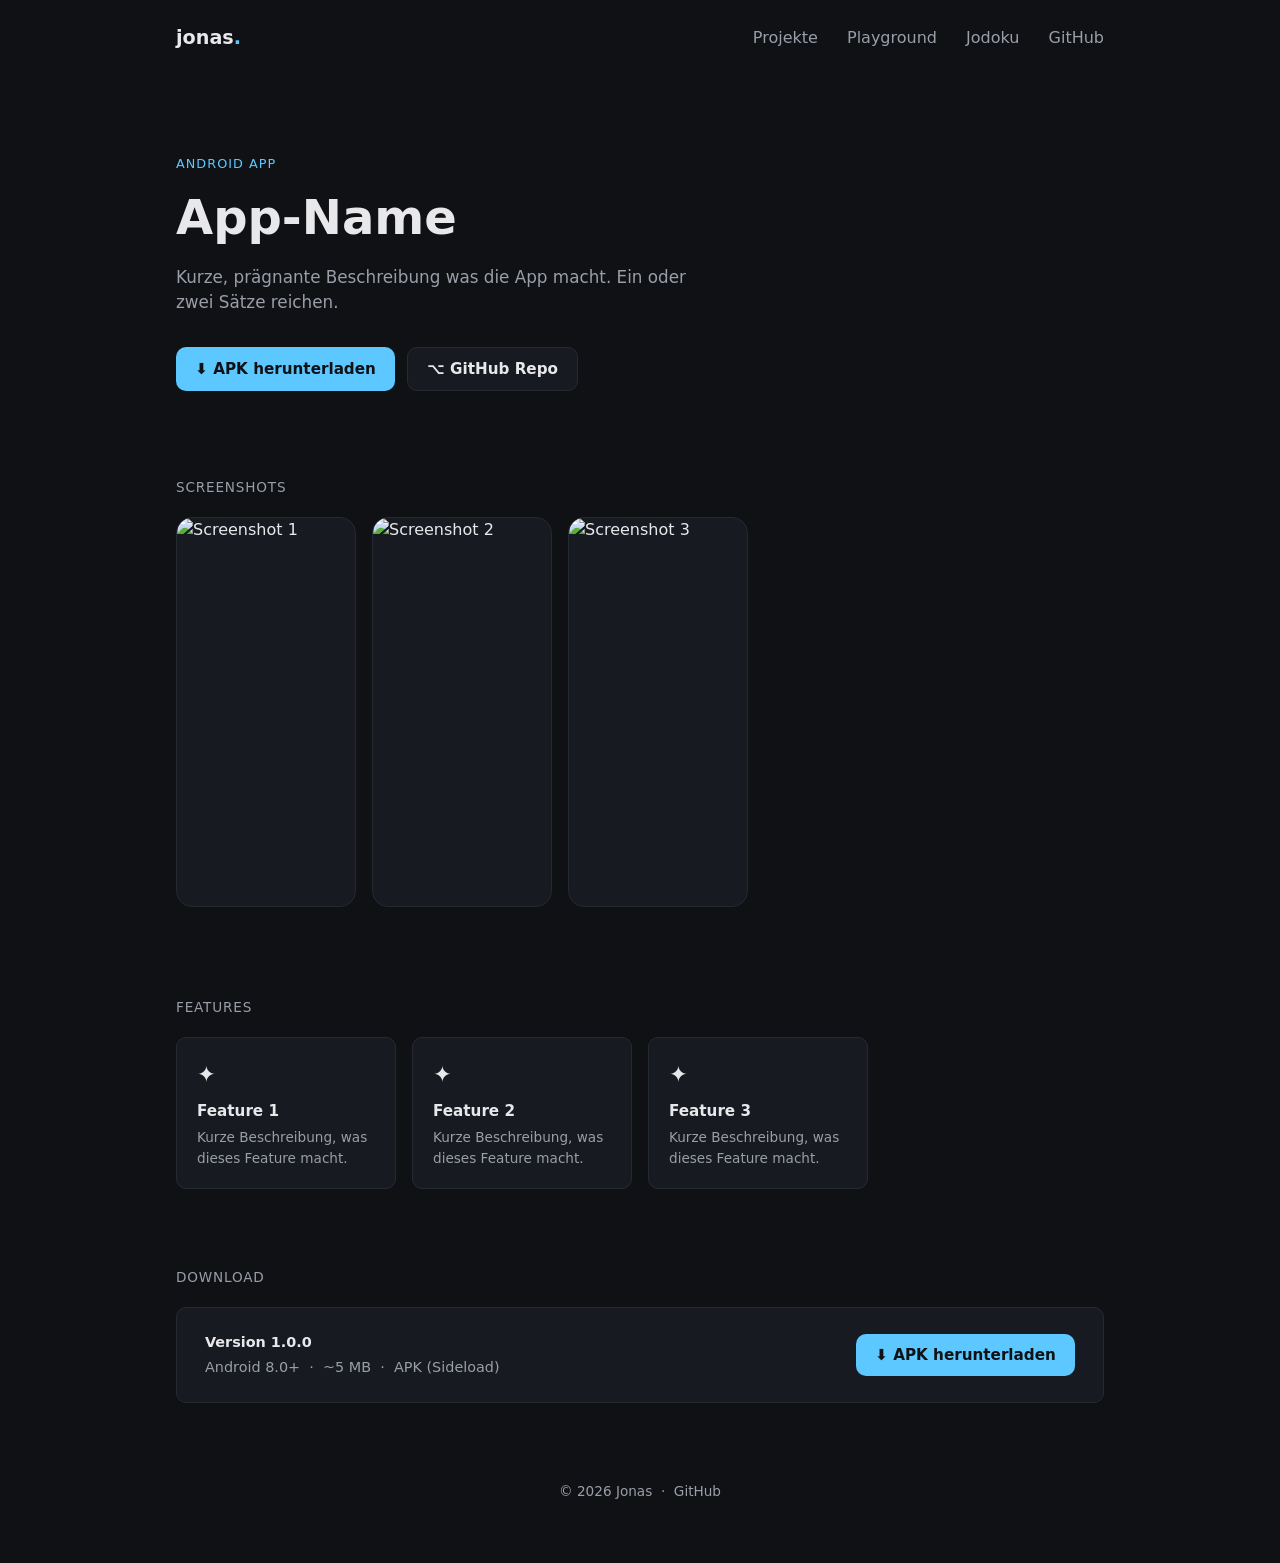
==== app-page_Woellchen.html @ 2d5dc811 "changed design completely" ====
<!DOCTYPE html>
<html lang="de">
<head>
  <meta charset="UTF-8">
  <meta name="viewport" content="width=device-width, initial-scale=1.0">

  <!-- ================================================
       ANPASSEN: Titel & Meta
  ================================================ -->
  <title>App-Name :: Jonas</title>
  <meta name="description" content="Kurze Beschreibung der App.">

  <style>
    /* -----------------------------------------------
       Design-Tokens – identisch zur Hauptseite
    ----------------------------------------------- */
    :root {
      --bg:          #0f1115;
      --bg-elevated: #171a21;
      --text:        #e8e8ea;
      --text-muted:  #9a9ea8;
      --accent:      #5cc8ff;
      --border:      #262a33;

      --font-sans: system-ui, -apple-system, "Segoe UI", Roboto, sans-serif;
      --radius:    10px;
      --max-width: 960px;
    }

    *, *::before, *::after { box-sizing: border-box; }
    html, body { margin: 0; padding: 0; }

    body {
      background:  var(--bg);
      color:       var(--text);
      font-family: var(--font-sans);
      line-height: 1.5;
    }

    a { color: inherit; text-decoration: none; }

    /* -----------------------------------------------
       Header
    ----------------------------------------------- */
    .site-header {
      display:         flex;
      justify-content: space-between;
      align-items:     center;
      max-width:  var(--max-width);
      margin:     0 auto;
      padding:    1.5rem 1rem;
    }

    .logo             { font-weight: 700; font-size: 1.2rem; }
    .logo .dot        { color: var(--accent); }
    .site-header nav a {
      margin-left: 1.5rem;
      color:       var(--text-muted);
      transition:  color 0.15s ease;
    }
    .site-header nav a:hover { color: var(--text); }

    /* -----------------------------------------------
       Hero
    ----------------------------------------------- */
    .hero {
      max-width: var(--max-width);
      margin:    0 auto;
      padding:   4rem 1rem 2.5rem;
    }

    .hero-eyebrow {
      font-size:      0.8rem;
      letter-spacing: 0.08em;
      text-transform: uppercase;
      color:          var(--accent);
      margin-bottom:  0.5rem;
    }

    .hero h1 {
      font-size: clamp(2rem, 5vw, 3rem);
      margin:    0 0 0.75rem;
    }

    .hero .tagline {
      color:     var(--text-muted);
      max-width: 48ch;
      font-size: 1.05rem;
      margin:    0 0 2rem;
    }

    /* CTA-Buttons */
    .cta-group {
      display:   flex;
      flex-wrap: wrap;
      gap:       0.75rem;
    }

    .btn {
      display:       inline-flex;
      align-items:   center;
      gap:           0.4rem;
      padding:       0.6rem 1.2rem;
      border-radius: var(--radius);
      font-size:     0.95rem;
      font-weight:   600;
      transition:    opacity 0.15s ease, transform 0.15s ease;
      cursor:        pointer;
    }
    .btn:hover { opacity: 0.85; transform: translateY(-1px); }

    .btn-primary {
      background: var(--accent);
      color:      #0f1115;
    }

    .btn-secondary {
      background: var(--bg-elevated);
      color:      var(--text);
      border:     1px solid var(--border);
    }

    /* -----------------------------------------------
       Screenshots
    ----------------------------------------------- */
    .screenshots {
      max-width: var(--max-width);
      margin:    0 auto;
      padding:   2rem 1rem;
    }

    .section-label {
      font-size:      0.85rem;
      text-transform: uppercase;
      letter-spacing: 0.06em;
      color:          var(--text-muted);
      margin-bottom:  1.25rem;
    }

    .screenshot-scroll {
      display:          flex;
      gap:              1rem;
      overflow-x:       auto;
      padding-bottom:   0.75rem;
      scrollbar-width:  thin;
      scrollbar-color:  var(--border) transparent;
    }

    /* ================================================
       ANPASSEN: Seitenverhältnis der Screenshots
       Standard: 9/19.5 (hochkant Android-Phone)
       Für Tablet-App z.B. 4/3 nutzen
    ================================================ */
    .screenshot-frame {
      flex:          0 0 auto;
      width:         180px;
      aspect-ratio:  9 / 19.5;
      border-radius: 16px;
      border:        1px solid var(--border);
      overflow:      hidden;
      background:    var(--bg-elevated);
    }

    .screenshot-frame img {
      width:   100%;
      height:  100%;
      object-fit: cover;
      display: block;
    }

    /* Leerer Platzhalter, wenn noch kein Screenshot da ist */
    .screenshot-placeholder {
      width:  100%;
      height: 100%;
      display:         flex;
      align-items:     center;
      justify-content: center;
      color:           var(--border);
      font-size:       0.75rem;
      text-align:      center;
      padding:         0.5rem;
    }

    /* -----------------------------------------------
       Features / Beschreibung
    ----------------------------------------------- */
    .features {
      max-width: var(--max-width);
      margin:    0 auto;
      padding:   2rem 1rem;
    }

    .feature-grid {
      display:               grid;
      grid-template-columns: repeat(auto-fill, minmax(200px, 1fr));
      gap:                   1rem;
    }

    .feature-card {
      background:    var(--bg-elevated);
      border:        1px solid var(--border);
      border-radius: var(--radius);
      padding:       1.25rem;
    }

    .feature-card .icon {
      font-size:     1.4rem;
      margin-bottom: 0.5rem;
    }

    .feature-card h3 {
      margin:    0 0 0.3rem;
      font-size: 0.95rem;
    }

    .feature-card p {
      margin:    0;
      color:     var(--text-muted);
      font-size: 0.85rem;
    }

    /* -----------------------------------------------
       Download-Bereich
    ----------------------------------------------- */
    .download-section {
      max-width: var(--max-width);
      margin:    0 auto;
      padding:   2rem 1rem;
    }

    .download-box {
      background:    var(--bg-elevated);
      border:        1px solid var(--border);
      border-radius: var(--radius);
      padding:       1.5rem 1.75rem;
      display:       flex;
      align-items:   center;
      justify-content: space-between;
      flex-wrap:     wrap;
      gap:           1rem;
    }

    .download-box .meta { color: var(--text-muted); font-size: 0.9rem; }
    .download-box .meta strong { color: var(--text); display: block; margin-bottom: 0.2rem; }

    /* -----------------------------------------------
       Footer
    ----------------------------------------------- */
    .site-footer {
      max-width: var(--max-width);
      margin:    0 auto;
      padding:   2rem 1rem 3rem;
      color:     var(--text-muted);
      font-size: 0.85rem;
      text-align: center;
    }

    /* -----------------------------------------------
       Responsive
    ----------------------------------------------- */
    @media (max-width: 600px) {
      .download-box { flex-direction: column; align-items: flex-start; }
    }
  </style>
</head>
<body>

  <!-- Header ======================================= -->
  <header class="site-header">
    <a href="../index.html" class="logo">jonas<span class="dot">.</span></a>
    <nav>
      <a href="#projekte">Projekte</a>
      <a href="#playground">Playground</a>
      <a href="jodoku.html">Jodoku</a>
      <a href="https://github.com/Jonny-gitdev" target="_blank" rel="noopener">GitHub</a>
    </nav>
  </header>

  <!-- Hero ========================================= -->
  <section class="hero">
    <p class="hero-eyebrow">Android App</p>

    <!-- ANPASSEN: App-Name und Tagline -->
    <h1>App-Name</h1>
    <p class="tagline">
      Kurze, prägnante Beschreibung was die App macht. Ein oder zwei Sätze reichen.
    </p>

    <div class="cta-group">

      <!-- ANPASSEN: Pfad zur APK-Datei -->
      <a class="btn btn-primary" href="assets/app-name.apk" download>
        ⬇ APK herunterladen
      </a>

      <!-- ANPASSEN: GitHub-Repo-URL -->
      <a class="btn btn-secondary" href="https://github.com/dein-nutzername/app-repo" target="_blank" rel="noopener">
        ⌥ GitHub Repo
      </a>

    </div>
  </section>

  <!-- Screenshots ==================================== -->
  <section class="screenshots">
    <p class="section-label">Screenshots</p>
    <div class="screenshot-scroll">

      <!-- ANPASSEN: src-Attribut durch echte Screenshot-Pfade ersetzen.
           Weitere Frames einfach duplizieren. -->

      <div class="screenshot-frame">
        <img src="assets/screenshots/screen-01.png" alt="Screenshot 1" loading="lazy">
        <!-- Falls noch kein Bild vorhanden, img-Tag durch folgenden Platzhalter ersetzen:
        <div class="screenshot-placeholder">Screenshot<br>kommt noch</div>
        -->
      </div>

      <div class="screenshot-frame">
        <img src="assets/screenshots/screen-02.png" alt="Screenshot 2" loading="lazy">
      </div>

      <div class="screenshot-frame">
        <img src="assets/screenshots/screen-03.png" alt="Screenshot 3" loading="lazy">
      </div>

    </div>
  </section>

  <!-- Features ====================================== -->
  <section class="features">
    <p class="section-label">Features</p>
    <div class="feature-grid">

      <!-- ANPASSEN: Icon (Emoji reicht), Titel und Beschreibung -->
      <div class="feature-card">
        <div class="icon">✦</div>
        <h3>Feature 1</h3>
        <p>Kurze Beschreibung, was dieses Feature macht.</p>
      </div>

      <div class="feature-card">
        <div class="icon">✦</div>
        <h3>Feature 2</h3>
        <p>Kurze Beschreibung, was dieses Feature macht.</p>
      </div>

      <div class="feature-card">
        <div class="icon">✦</div>
        <h3>Feature 3</h3>
        <p>Kurze Beschreibung, was dieses Feature macht.</p>
      </div>

    </div>
  </section>

  <!-- Download ====================================== -->
  <section class="download-section">
    <p class="section-label">Download</p>
    <div class="download-box">
      <div class="meta">
        <!-- ANPASSEN: Versionsnummer, Mindest-Android-Version, Dateigröße -->
        <strong>Version 1.0.0</strong>
        Android 8.0+ &nbsp;·&nbsp; ~5 MB &nbsp;·&nbsp; APK (Sideload)
      </div>
      <a class="btn btn-primary" href="assets/app-name.apk" download>
        ⬇ APK herunterladen
      </a>
    </div>
  </section>

  <!-- Footer ======================================== -->
  <footer class="site-footer">
    <p>
      &copy; <span id="year"></span> Jonas &nbsp;·&nbsp;
      <a href="https://github.com/dein-nutzername/app-repo" target="_blank" rel="noopener">GitHub</a>
    </p>
  </footer>

  <script>
    document.getElementById('year').textContent = new Date().getFullYear();
  </script>

</body>
</html>
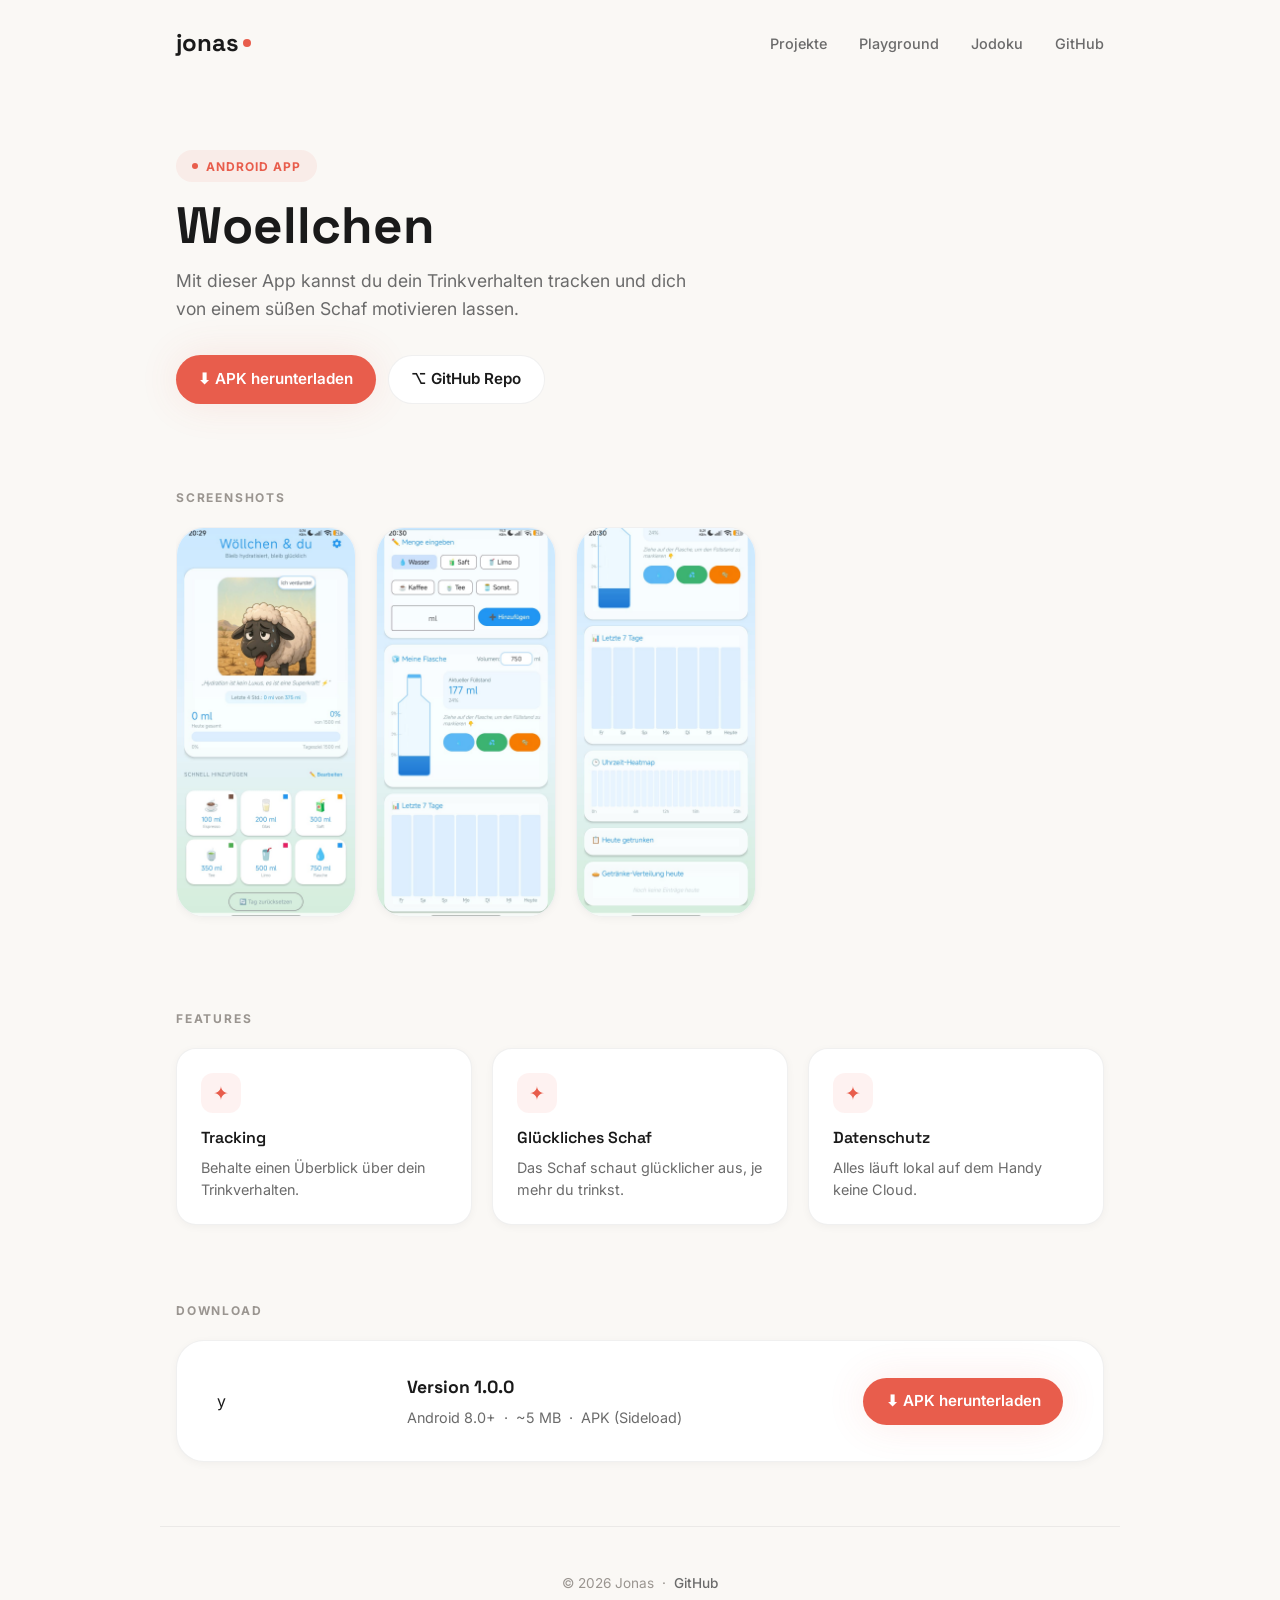
==== commit fcbeaa4b: "changed layout of the app page" ====
--- a/app-page_Woellchen.html
+++ b/app-page_Woellchen.html
@@ -3,28 +3,44 @@
 <head>
   <meta charset="UTF-8">
   <meta name="viewport" content="width=device-width, initial-scale=1.0">
-
-  <!-- ================================================
-       ANPASSEN: Titel & Meta
-  ================================================ -->
-  <title>App-Name :: Jonas</title>
-  <meta name="description" content="Kurze Beschreibung der App.">
+  <title>Woellchen :: Jonas</title>
+  <meta name="description" content="Mit dieser App kannst du dein Trinkverhalten tracken und dich von einem süßen Schaf motivieren lassen. Work in Progress Download und Github Repo noch nicht verfügbar">
+
+  <link rel="preconnect" href="https://fonts.googleapis.com">
+  <link rel="preconnect" href="https://fonts.gstatic.com" crossorigin>
+  <link href="https://fonts.googleapis.com/css2?family=Inter:wght@300;400;500;600;700&family=Space+Grotesk:wght@500;600;700&display=swap" rel="stylesheet">
 
   <style>
     /* -----------------------------------------------
-       Design-Tokens – identisch zur Hauptseite
+       Design-Tokens – angelehnt an die Hauptseite
     ----------------------------------------------- */
     :root {
-      --bg:          #0f1115;
-      --bg-elevated: #171a21;
-      --text:        #e8e8ea;
-      --text-muted:  #9a9ea8;
-      --accent:      #5cc8ff;
-      --border:      #262a33;
-
-      --font-sans: system-ui, -apple-system, "Segoe UI", Roboto, sans-serif;
-      --radius:    10px;
-      --max-width: 960px;
+      --bg:          #faf8f5;
+      --bg-warm:     #f5f0e8;
+      --bg-card:     #ffffff;
+      --text:        #1a1a1a;
+      --text-muted:  #6b6b6b;
+      --text-light:  #9a9590;
+
+      --accent:      #e85d4c;
+      --accent-soft: rgba(232, 93, 76, 0.08);
+      --accent-glow: 0 0 40px rgba(232, 93, 76, 0.12);
+
+      --border:      rgba(0,0,0,0.06);
+      --shadow-sm:   0 2px 8px rgba(0,0,0,0.04);
+      --shadow-md:   0 8px 30px rgba(0,0,0,0.06);
+      --shadow-lg:   0 20px 60px rgba(0,0,0,0.08);
+
+      --font-heading: 'Space Grotesk', sans-serif;
+      --font-body:    'Inter', sans-serif;
+
+      --radius-sm:   12px;
+      --radius-md:   20px;
+      --radius-lg:   28px;
+      --radius-xl:   40px;
+
+      --max-width:   960px;
+      --transition:  0.3s cubic-bezier(0.4, 0, 0.2, 1);
     }
 
     *, *::before, *::after { box-sizing: border-box; }
@@ -33,14 +49,20 @@
     body {
       background:  var(--bg);
       color:       var(--text);
-      font-family: var(--font-sans);
-      line-height: 1.5;
+      font-family: var(--font-body);
+      line-height: 1.6;
+      -webkit-font-smoothing: antialiased;
     }
 
     a { color: inherit; text-decoration: none; }
 
-    /* -----------------------------------------------
-       Header
+    ::selection {
+      background: var(--accent);
+      color: white;
+    }
+
+    /* -----------------------------------------------
+       Header – gleiche Sprache wie Hauptseite
     ----------------------------------------------- */
     .site-header {
       display:         flex;
@@ -51,14 +73,53 @@
       padding:    1.5rem 1rem;
     }
 
-    .logo             { font-weight: 700; font-size: 1.2rem; }
-    .logo .dot        { color: var(--accent); }
+    .logo {
+      font-family: var(--font-heading);
+      font-weight: 700;
+      font-size: 1.5rem;
+      display: flex;
+      align-items: center;
+      gap: 0.25rem;
+    }
+    .logo .dot {
+      display: inline-block;
+      width: 8px; height: 8px;
+      background: var(--accent);
+      border-radius: 50%;
+      animation: pulse 2s ease-in-out infinite;
+    }
+
+    @keyframes pulse {
+      0%, 100% { transform: scale(1); opacity: 1; }
+      50% { transform: scale(1.5); opacity: 0.6; }
+    }
+
+    .site-header nav {
+      display: flex;
+      gap: 2rem;
+    }
     .site-header nav a {
-      margin-left: 1.5rem;
       color:       var(--text-muted);
-      transition:  color 0.15s ease;
-    }
-    .site-header nav a:hover { color: var(--text); }
+      font-size:   0.9rem;
+      font-weight: 500;
+      position:    relative;
+      transition:  color var(--transition);
+    }
+    .site-header nav a::after {
+      content: '';
+      position: absolute;
+      bottom: -4px; left: 0;
+      width: 0; height: 2px;
+      background: var(--accent);
+      border-radius: 2px;
+      transition: width var(--transition);
+    }
+    .site-header nav a:hover {
+      color: var(--text);
+    }
+    .site-header nav a:hover::after {
+      width: 100%;
+    }
 
     /* -----------------------------------------------
        Hero
@@ -70,22 +131,39 @@
     }
 
     .hero-eyebrow {
-      font-size:      0.8rem;
+      display: inline-flex;
+      align-items: center;
+      gap: 0.5rem;
+      background: var(--accent-soft);
+      color: var(--accent);
+      padding: 0.4rem 1rem;
+      border-radius: 100px;
+      font-size: 0.75rem;
+      font-weight: 700;
+      text-transform: uppercase;
       letter-spacing: 0.08em;
-      text-transform: uppercase;
-      color:          var(--accent);
-      margin-bottom:  0.5rem;
+      margin-bottom: 1rem;
+    }
+    .hero-eyebrow::before {
+      content: '';
+      width: 6px; height: 6px;
+      background: var(--accent);
+      border-radius: 50%;
+      animation: pulse 2s ease-in-out infinite;
     }
 
     .hero h1 {
-      font-size: clamp(2rem, 5vw, 3rem);
-      margin:    0 0 0.75rem;
+      font-family: var(--font-heading);
+      font-size: clamp(2rem, 5vw, 3.2rem);
+      font-weight: 700;
+      line-height: 1.1;
+      margin: 0 0 0.75rem;
     }
 
     .hero .tagline {
       color:     var(--text-muted);
       max-width: 48ch;
-      font-size: 1.05rem;
+      font-size: 1.1rem;
       margin:    0 0 2rem;
     }
 
@@ -100,24 +178,37 @@
       display:       inline-flex;
       align-items:   center;
       gap:           0.4rem;
-      padding:       0.6rem 1.2rem;
-      border-radius: var(--radius);
+      padding:       0.7rem 1.4rem;
+      border-radius: 100px;
       font-size:     0.95rem;
       font-weight:   600;
-      transition:    opacity 0.15s ease, transform 0.15s ease;
+      font-family:   var(--font-body);
+      transition:    all var(--transition);
       cursor:        pointer;
-    }
-    .btn:hover { opacity: 0.85; transform: translateY(-1px); }
+      border:        none;
+    }
+    .btn:hover {
+      transform: translateY(-2px);
+      box-shadow: var(--shadow-md);
+    }
 
     .btn-primary {
       background: var(--accent);
-      color:      #0f1115;
+      color:      #fff;
+      box-shadow: var(--accent-glow);
+    }
+    .btn-primary:hover {
+      opacity: 0.9;
     }
 
     .btn-secondary {
-      background: var(--bg-elevated);
+      background: var(--bg-card);
       color:      var(--text);
       border:     1px solid var(--border);
+    }
+    .btn-secondary:hover {
+      border-color: var(--accent);
+      color:        var(--accent);
     }
 
     /* -----------------------------------------------
@@ -130,53 +221,54 @@
     }
 
     .section-label {
-      font-size:      0.85rem;
+      font-size:      0.75rem;
+      font-weight:    700;
       text-transform: uppercase;
-      letter-spacing: 0.06em;
-      color:          var(--text-muted);
+      letter-spacing: 0.15em;
+      color:          var(--text-light);
       margin-bottom:  1.25rem;
     }
 
     .screenshot-scroll {
       display:          flex;
-      gap:              1rem;
+      gap:              1.25rem;
       overflow-x:       auto;
-      padding-bottom:   0.75rem;
+      padding-bottom:   1rem;
       scrollbar-width:  thin;
       scrollbar-color:  var(--border) transparent;
     }
 
-    /* ================================================
-       ANPASSEN: Seitenverhältnis der Screenshots
-       Standard: 9/19.5 (hochkant Android-Phone)
-       Für Tablet-App z.B. 4/3 nutzen
-    ================================================ */
     .screenshot-frame {
       flex:          0 0 auto;
       width:         180px;
       aspect-ratio:  9 / 19.5;
-      border-radius: 16px;
+      border-radius: var(--radius-lg);
       border:        1px solid var(--border);
       overflow:      hidden;
-      background:    var(--bg-elevated);
+      background:    var(--bg-card);
+      box-shadow:    var(--shadow-sm);
+      transition:    all var(--transition);
+    }
+    .screenshot-frame:hover {
+      transform: translateY(-4px);
+      box-shadow: var(--shadow-lg);
     }
 
     .screenshot-frame img {
-      width:   100%;
-      height:  100%;
+      width:      100%;
+      height:     100%;
       object-fit: cover;
-      display: block;
-    }
-
-    /* Leerer Platzhalter, wenn noch kein Screenshot da ist */
+      display:    block;
+    }
+
     .screenshot-placeholder {
       width:  100%;
       height: 100%;
       display:         flex;
       align-items:     center;
       justify-content: center;
-      color:           var(--border);
-      font-size:       0.75rem;
+      color:           var(--text-light);
+      font-size:       0.8rem;
       text-align:      center;
       padding:         0.5rem;
     }
@@ -192,31 +284,48 @@
 
     .feature-grid {
       display:               grid;
-      grid-template-columns: repeat(auto-fill, minmax(200px, 1fr));
-      gap:                   1rem;
+      grid-template-columns: repeat(auto-fill, minmax(220px, 1fr));
+      gap:                  1.25rem;
     }
 
     .feature-card {
-      background:    var(--bg-elevated);
+      background:    var(--bg-card);
       border:        1px solid var(--border);
-      border-radius: var(--radius);
-      padding:       1.25rem;
+      border-radius: var(--radius-md);
+      padding:       1.5rem;
+      box-shadow:    var(--shadow-sm);
+      transition:    all var(--transition);
+    }
+    .feature-card:hover {
+      transform: translateY(-3px);
+      box-shadow: var(--shadow-md);
     }
 
     .feature-card .icon {
-      font-size:     1.4rem;
-      margin-bottom: 0.5rem;
+      width:         40px;
+      height:        40px;
+      border-radius: var(--radius-sm);
+      background:    var(--accent-soft);
+      color:         var(--accent);
+      display:       flex;
+      align-items:   center;
+      justify-content: center;
+      font-size:     1.2rem;
+      margin-bottom: 0.75rem;
     }
 
     .feature-card h3 {
-      margin:    0 0 0.3rem;
-      font-size: 0.95rem;
+      font-family: var(--font-heading);
+      margin:    0 0 0.4rem;
+      font-size: 1rem;
+      font-weight: 600;
     }
 
     .feature-card p {
       margin:    0;
       color:     var(--text-muted);
-      font-size: 0.85rem;
+      font-size: 0.9rem;
+      line-height: 1.5;
     }
 
     /* -----------------------------------------------
@@ -225,23 +334,34 @@
     .download-section {
       max-width: var(--max-width);
       margin:    0 auto;
-      padding:   2rem 1rem;
+      padding:   2rem 1rem 4rem;
     }
 
     .download-box {
-      background:    var(--bg-elevated);
+      background:    var(--bg-card);
       border:        1px solid var(--border);
-      border-radius: var(--radius);
-      padding:       1.5rem 1.75rem;
+      border-radius: var(--radius-lg);
+      padding:       2rem 2.5rem;
       display:       flex;
       align-items:   center;
       justify-content: space-between;
       flex-wrap:     wrap;
-      gap:           1rem;
+      gap:           1.5rem;
+      box-shadow:    var(--shadow-sm);
+      transition:    all var(--transition);
+    }
+    .download-box:hover {
+      box-shadow: var(--shadow-md);
     }
 
     .download-box .meta { color: var(--text-muted); font-size: 0.9rem; }
-    .download-box .meta strong { color: var(--text); display: block; margin-bottom: 0.2rem; }
+    .download-box .meta strong {
+      font-family: var(--font-heading);
+      color: var(--text);
+      display: block;
+      margin-bottom: 0.3rem;
+      font-size: 1.1rem;
+    }
 
     /* -----------------------------------------------
        Footer
@@ -250,16 +370,27 @@
       max-width: var(--max-width);
       margin:    0 auto;
       padding:   2rem 1rem 3rem;
-      color:     var(--text-muted);
+      color:     var(--text-light);
       font-size: 0.85rem;
       text-align: center;
+      border-top: 1px solid var(--border);
+    }
+    .site-footer a {
+      color: var(--text-muted);
+      font-weight: 500;
+      transition: color var(--transition);
+    }
+    .site-footer a:hover {
+      color: var(--accent);
     }
 
     /* -----------------------------------------------
        Responsive
     ----------------------------------------------- */
     @media (max-width: 600px) {
+      .site-header nav { display: none; }
       .download-box { flex-direction: column; align-items: flex-start; }
+      .hero { padding-top: 2rem; }
     }
   </style>
 </head>
@@ -267,10 +398,10 @@
 
   <!-- Header ======================================= -->
   <header class="site-header">
-    <a href="../index.html" class="logo">jonas<span class="dot">.</span></a>
+    <a href="../index.html" class="logo">jonas<span class="dot"></span></a>
     <nav>
-      <a href="#projekte">Projekte</a>
-      <a href="#playground">Playground</a>
+      <a href="../index.html#projekte">Projekte</a>
+      <a href="../index.html#playground">Playground</a>
       <a href="jodoku.html">Jodoku</a>
       <a href="https://github.com/Jonny-gitdev" target="_blank" rel="noopener">GitHub</a>
     </nav>
@@ -278,12 +409,12 @@
 
   <!-- Hero ========================================= -->
   <section class="hero">
-    <p class="hero-eyebrow">Android App</p>
-
-    <!-- ANPASSEN: App-Name und Tagline -->
-    <h1>App-Name</h1>
+    <div class="hero-eyebrow">Android App</div>
+
+    
+    <h1>Woellchen</h1>
     <p class="tagline">
-      Kurze, prägnante Beschreibung was die App macht. Ein oder zwei Sätze reichen.
+      Mit dieser App kannst du dein Trinkverhalten tracken und dich von einem süßen Schaf motivieren lassen.
     </p>
 
     <div class="cta-group">
@@ -306,22 +437,18 @@
     <p class="section-label">Screenshots</p>
     <div class="screenshot-scroll">
 
-      <!-- ANPASSEN: src-Attribut durch echte Screenshot-Pfade ersetzen.
-           Weitere Frames einfach duplizieren. -->
+      <!-- ANPASSEN: src-Attribut durch echte Screenshot-Pfade ersetzen. -->
 
       <div class="screenshot-frame">
-        <img src="assets/screenshots/screen-01.png" alt="Screenshot 1" loading="lazy">
-        <!-- Falls noch kein Bild vorhanden, img-Tag durch folgenden Platzhalter ersetzen:
-        <div class="screenshot-placeholder">Screenshot<br>kommt noch</div>
-        -->
+        <img src="Image1.jpeg" alt="Screenshot 1" loading="lazy">
       </div>
 
       <div class="screenshot-frame">
-        <img src="assets/screenshots/screen-02.png" alt="Screenshot 2" loading="lazy">
+        <img src="Image2.jpeg" alt="Screenshot 2" loading="lazy">
       </div>
 
       <div class="screenshot-frame">
-        <img src="assets/screenshots/screen-03.png" alt="Screenshot 3" loading="lazy">
+        <img src="Image3.jpeg" alt="Screenshot 3" loading="lazy">
       </div>
 
     </div>
@@ -335,20 +462,20 @@
       <!-- ANPASSEN: Icon (Emoji reicht), Titel und Beschreibung -->
       <div class="feature-card">
         <div class="icon">✦</div>
-        <h3>Feature 1</h3>
-        <p>Kurze Beschreibung, was dieses Feature macht.</p>
+        <h3>Tracking</h3>
+        <p>Behalte einen Überblick über dein Trinkverhalten.</p>
       </div>
 
       <div class="feature-card">
         <div class="icon">✦</div>
-        <h3>Feature 2</h3>
-        <p>Kurze Beschreibung, was dieses Feature macht.</p>
+        <h3>Glückliches Schaf</h3>
+        <p>Das Schaf schaut glücklicher aus, je mehr du trinkst.</p>
       </div>
 
       <div class="feature-card">
         <div class="icon">✦</div>
-        <h3>Feature 3</h3>
-        <p>Kurze Beschreibung, was dieses Feature macht.</p>
+        <h3>Datenschutz</h3>
+        <p>Alles läuft lokal auf dem Handy keine Cloud.</p>
       </div>
 
     </div>
@@ -357,7 +484,7 @@
   <!-- Download ====================================== -->
   <section class="download-section">
     <p class="section-label">Download</p>
-    <div class="download-box">
+    <div class="download-box">y
       <div class="meta">
         <!-- ANPASSEN: Versionsnummer, Mindest-Android-Version, Dateigröße -->
         <strong>Version 1.0.0</strong>
@@ -382,4 +509,4 @@
   </script>
 
 </body>
-</html>
+</html>
